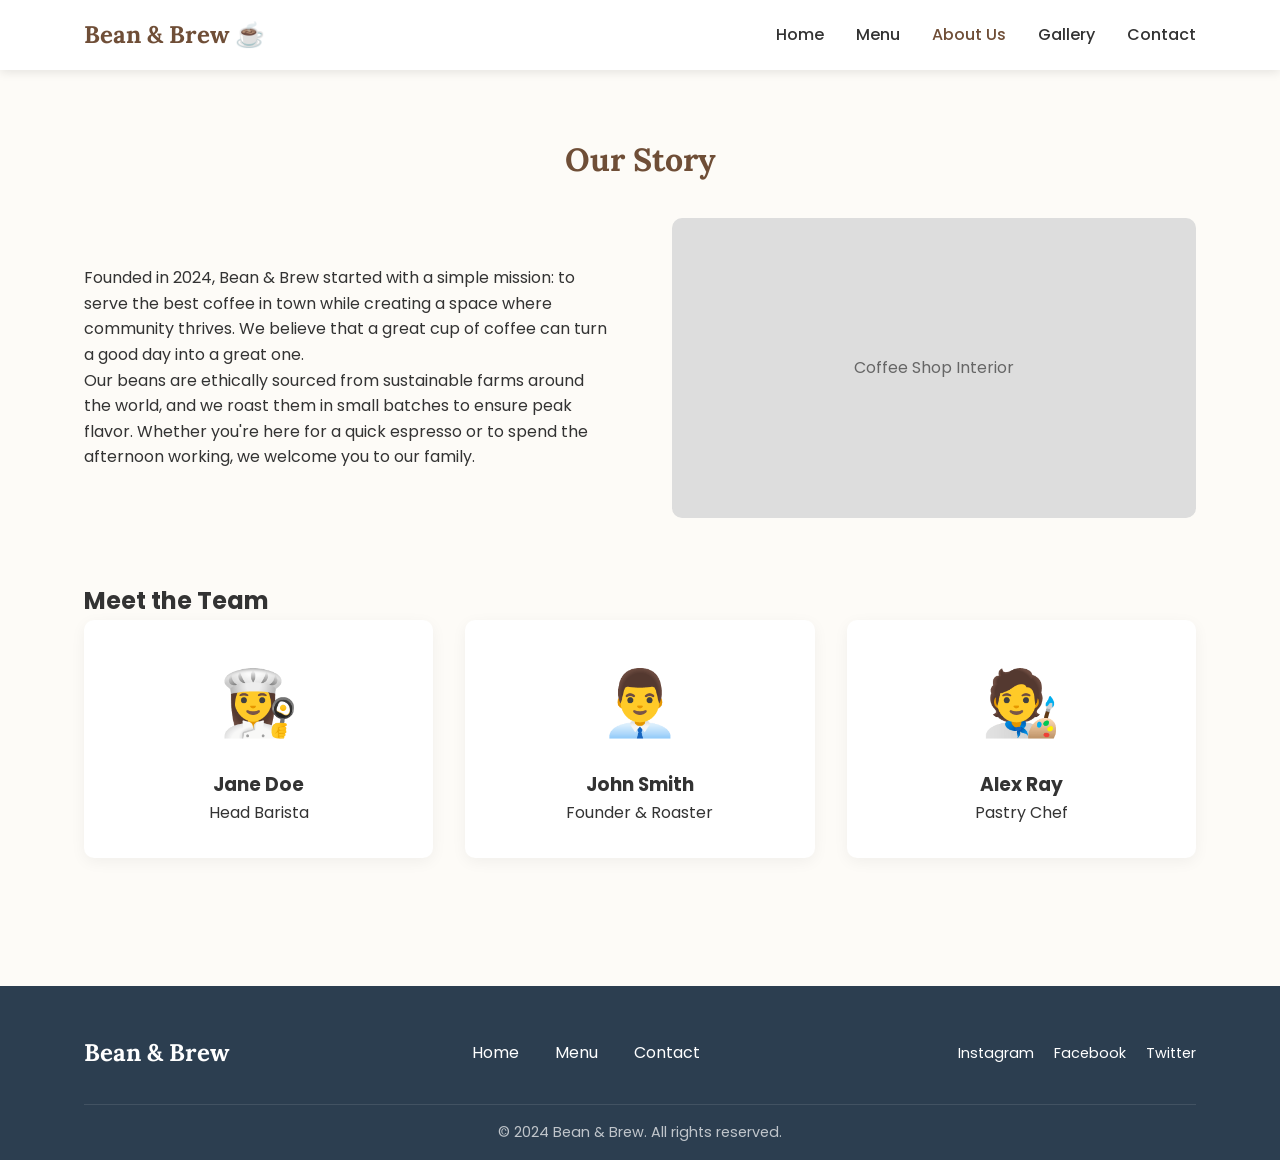
==== about.html @ 42cce545 "Initial commit: Bean & Brew Coffee Shop Website" ====
<!DOCTYPE html>
<html lang="en">
<head>
    <meta charset="UTF-8">
    <meta name="viewport" content="width=device-width, initial-scale=1.0">
    <title>About Us - Bean & Brew</title>
    <meta name="description" content="Learn about the story behind Bean & Brew and meet our passionate team.">
    <link rel="stylesheet" href="css/style.css">
    <link href="https://fonts.googleapis.com/css2?family=Lora:ital,wght@0,400;0,600;1,400&family=Poppins:wght@300;400;600;700&display=swap" rel="stylesheet">
</head>
<body>

    <header class="main-header">
        <div class="container">
            <a href="index.html" class="logo">Bean & Brew ☕</a>
            <nav class="main-nav">
                <ul class="nav-list">
                    <li><a href="index.html">Home</a></li>
                    <li><a href="menu.html">Menu</a></li>
                    <li><a href="about.html" class="active">About Us</a></li>
                    <li><a href="gallery.html">Gallery</a></li>
                    <li><a href="contact.html">Contact</a></li>
                </ul>
                <button class="mobile-menu-toggle" aria-label="Toggle navigation">
                    <span class="bar"></span>
                    <span class="bar"></span>
                    <span class="bar"></span>
                </button>
            </nav>
        </div>
    </header>

    <main class="container page-content">
        <h1>Our Story</h1>
        <section class="about-section">
            <div class="about-text">
                <p>Founded in 2024, Bean & Brew started with a simple mission: to serve the best coffee in town while creating a space where community thrives. We believe that a great cup of coffee can turn a good day into a great one.</p>
                <p>Our beans are ethically sourced from sustainable farms around the world, and we roast them in small batches to ensure peak flavor. Whether you're here for a quick espresso or to spend the afternoon working, we welcome you to our family.</p>
            </div>
            <div class="about-image">
                <!-- Placeholder for an image -->
                <div class="image-placeholder">Coffee Shop Interior</div>
            </div>
        </section>

        <section class="team-section">
            <h2>Meet the Team</h2>
            <div class="team-grid">
                <div class="team-member">
                    <div class="member-photo">👩‍🍳</div>
                    <h3>Jane Doe</h3>
                    <p>Head Barista</p>
                </div>
                <div class="team-member">
                    <div class="member-photo">👨‍💼</div>
                    <h3>John Smith</h3>
                    <p>Founder & Roaster</p>
                </div>
                <div class="team-member">
                    <div class="member-photo">🧑‍🎨</div>
                    <h3>Alex Ray</h3>
                    <p>Pastry Chef</p>
                </div>
            </div>
        </section>
    </main>

    <footer class="main-footer">
        <div class="container">
            <div class="footer-content">
                <div class="footer-logo">Bean & Brew</div>
                <div class="footer-links">
                    <a href="index.html">Home</a>
                    <a href="menu.html">Menu</a>
                    <a href="contact.html">Contact</a>
                </div>
                <div class="social-media">
                    <a href="#">Instagram</a>
                    <a href="#">Facebook</a>
                    <a href="#">Twitter</a>
                </div>
            </div>
            <p class="copyright">&copy; 2024 Bean & Brew. All rights reserved.</p>
        </div>
    </footer>

    <script src="js/script.js"></script>
</body>
</html>
---- css/style.css ----
/* Global Variables */
:root {
    --primary-color: #6F4E37; /* Coffee Brown */
    --secondary-color: #A67B5B; /* Latte */
    --accent-color: #2C3E50; /* Dark Slate */
    --text-color: #333333;
    --bg-color: #FDFBF7; /* Cream */
    --white: #FFFFFF;
    --font-heading: 'Lora', serif;
    --font-body: 'Poppins', sans-serif;
    --transition: all 0.3s ease;
}

/* Reset & Base Styles */
* {
    margin: 0;
    padding: 0;
    box-sizing: border-box;
}

body {
    font-family: var(--font-body);
    background-color: var(--bg-color);
    color: var(--text-color);
    line-height: 1.6;
}

a {
    text-decoration: none;
    color: inherit;
}

ul {
    list-style: none;
}

img {
    max-width: 100%;
    display: block;
}

.container {
    width: 90%;
    max-width: 1200px;
    margin: 0 auto;
    padding: 0 20px;
}

.btn {
    display: inline-block;
    padding: 12px 24px;
    border-radius: 30px;
    font-weight: 600;
    cursor: pointer;
    transition: var(--transition);
}

.btn-primary {
    background-color: var(--primary-color);
    color: var(--white);
    border: 2px solid var(--primary-color);
}

.btn-primary:hover {
    background-color: transparent;
    color: var(--primary-color);
}

/* Header & Navigation */
.main-header {
    background-color: var(--white);
    box-shadow: 0 2px 10px rgba(0,0,0,0.1);
    position: sticky;
    top: 0;
    z-index: 1000;
    padding: 1rem 0;
}

.main-header .container {
    display: flex;
    justify-content: space-between;
    align-items: center;
}

.logo {
    font-family: var(--font-heading);
    font-size: 1.5rem;
    font-weight: 700;
    color: var(--primary-color);
}

.nav-list {
    display: flex;
    gap: 2rem;
}

.nav-list a {
    font-weight: 500;
    transition: var(--transition);
}

.nav-list a:hover,
.nav-list a.active {
    color: var(--primary-color);
}

.mobile-menu-toggle {
    display: none;
    background: none;
    border: none;
    cursor: pointer;
}

.bar {
    display: block;
    width: 25px;
    height: 3px;
    background-color: var(--text-color);
    margin: 5px 0;
    transition: var(--transition);
}

/* Hero Section */
.hero {
    background: linear-gradient(rgba(0,0,0,0.5), rgba(0,0,0,0.5)), url('https://images.unsplash.com/photo-1497935586351-b67a49e012bf?ixlib=rb-1.2.1&auto=format&fit=crop&w=1351&q=80');
    background-size: cover;
    background-position: center;
    height: 80vh;
    display: flex;
    align-items: center;
    justify-content: center;
    text-align: center;
    color: var(--white);
}

.hero h1 {
    font-family: var(--font-heading);
    font-size: 3.5rem;
    margin-bottom: 1rem;
}

.hero p {
    font-size: 1.2rem;
    margin-bottom: 2rem;
}

/* Features Section */
.features {
    padding: 4rem 0;
    background-color: var(--white);
}

.features .container {
    display: grid;
    grid-template-columns: repeat(auto-fit, minmax(250px, 1fr));
    gap: 2rem;
    text-align: center;
}

.feature-card {
    padding: 2rem;
    border-radius: 10px;
    box-shadow: 0 4px 15px rgba(0,0,0,0.05);
    transition: var(--transition);
}

.feature-card:hover {
    transform: translateY(-5px);
}

.icon {
    font-size: 3rem;
    margin-bottom: 1rem;
}

.feature-card h3 {
    margin-bottom: 0.5rem;
    color: var(--primary-color);
}

/* Menu Page */
.page-content {
    padding: 4rem 20px;
}

.page-content h1 {
    font-family: var(--font-heading);
    text-align: center;
    margin-bottom: 2rem;
    color: var(--primary-color);
}

.menu-tabs {
    display: flex;
    justify-content: center;
    gap: 1rem;
    margin-bottom: 3rem;
    flex-wrap: wrap;
}

.tab-btn {
    padding: 10px 20px;
    border: 1px solid var(--primary-color);
    background: transparent;
    color: var(--primary-color);
    border-radius: 25px;
    cursor: pointer;
    transition: var(--transition);
    font-family: var(--font-body);
}

.tab-btn.active,
.tab-btn:hover {
    background-color: var(--primary-color);
    color: var(--white);
}

.menu-grid {
    display: grid;
    grid-template-columns: repeat(auto-fill, minmax(300px, 1fr));
    gap: 2rem;
}

.menu-item {
    background: var(--white);
    padding: 1.5rem;
    border-radius: 8px;
    box-shadow: 0 2px 8px rgba(0,0,0,0.05);
    border-left: 4px solid var(--secondary-color);
}

.menu-item-content h3 {
    display: flex;
    justify-content: space-between;
    margin-bottom: 0.5rem;
    font-size: 1.2rem;
}

.price {
    font-weight: 700;
    color: var(--primary-color);
}

/* About Page */
.about-section {
    display: grid;
    grid-template-columns: 1fr 1fr;
    gap: 4rem;
    align-items: center;
    margin-bottom: 4rem;
}

.image-placeholder {
    width: 100%;
    height: 300px;
    background-color: #ddd;
    display: flex;
    align-items: center;
    justify-content: center;
    color: #666;
    border-radius: 10px;
}

.team-grid {
    display: grid;
    grid-template-columns: repeat(auto-fit, minmax(200px, 1fr));
    gap: 2rem;
    text-align: center;
}

.team-member {
    background: var(--white);
    padding: 2rem;
    border-radius: 10px;
    box-shadow: 0 4px 15px rgba(0,0,0,0.05);
}

.member-photo {
    font-size: 4rem;
    margin-bottom: 1rem;
}

/* Gallery Page */
.gallery-intro {
    text-align: center;
    margin-bottom: 3rem;
    max-width: 600px;
    margin-left: auto;
    margin-right: auto;
}

.gallery-grid {
    display: grid;
    grid-template-columns: repeat(auto-fill, minmax(250px, 1fr));
    gap: 1.5rem;
}

.gallery-placeholder {
    height: 250px;
    background-color: #eee;
    display: flex;
    align-items: center;
    justify-content: center;
    color: #888;
    border-radius: 8px;
    transition: var(--transition);
}

.gallery-placeholder:hover {
    transform: scale(1.02);
    box-shadow: 0 5px 15px rgba(0,0,0,0.1);
}

/* Contact Page */
.contact-container {
    display: grid;
    grid-template-columns: 1fr 2fr;
    gap: 4rem;
}

.contact-info {
    background-color: var(--primary-color);
    color: var(--white);
    padding: 2rem;
    border-radius: 10px;
}

.contact-info h2 {
    margin-bottom: 1.5rem;
    color: var(--white);
}

.contact-info p {
    margin-bottom: 1.5rem;
}

.contact-form-wrapper h2 {
    margin-bottom: 1.5rem;
    color: var(--primary-color);
}

.form-group {
    margin-bottom: 1.5rem;
}

.form-group label {
    display: block;
    margin-bottom: 0.5rem;
    font-weight: 500;
}

.form-group input,
.form-group textarea {
    width: 100%;
    padding: 10px;
    border: 1px solid #ddd;
    border-radius: 5px;
    font-family: var(--font-body);
}

.form-group input:focus,
.form-group textarea:focus {
    outline: none;
    border-color: var(--primary-color);
}

/* Footer */
.main-footer {
    background-color: var(--accent-color);
    color: var(--white);
    padding: 3rem 0 1rem;
    margin-top: 4rem;
}

.footer-content {
    display: flex;
    justify-content: space-between;
    align-items: center;
    margin-bottom: 2rem;
    flex-wrap: wrap;
    gap: 2rem;
}

.footer-logo {
    font-family: var(--font-heading);
    font-size: 1.5rem;
    font-weight: 700;
}

.footer-links a {
    margin: 0 1rem;
    transition: var(--transition);
}

.footer-links a:hover {
    color: var(--secondary-color);
}

.social-media a {
    margin-left: 1rem;
    font-size: 0.9rem;
}

.copyright {
    text-align: center;
    border-top: 1px solid rgba(255,255,255,0.1);
    padding-top: 1rem;
    font-size: 0.9rem;
    color: rgba(255,255,255,0.7);
}

/* Responsive Design */
@media (max-width: 768px) {
    .mobile-menu-toggle {
        display: block;
        z-index: 1001;
    }

    .nav-list {
        position: fixed;
        top: 0;
        right: -100%;
        width: 70%;
        height: 100vh;
        background-color: var(--white);
        flex-direction: column;
        justify-content: center;
        align-items: center;
        transition: var(--transition);
        box-shadow: -2px 0 10px rgba(0,0,0,0.1);
    }

    .nav-list.active {
        right: 0;
    }

    .hero h1 {
        font-size: 2.5rem;
    }

    .about-section,
    .contact-container {
        grid-template-columns: 1fr;
    }
}
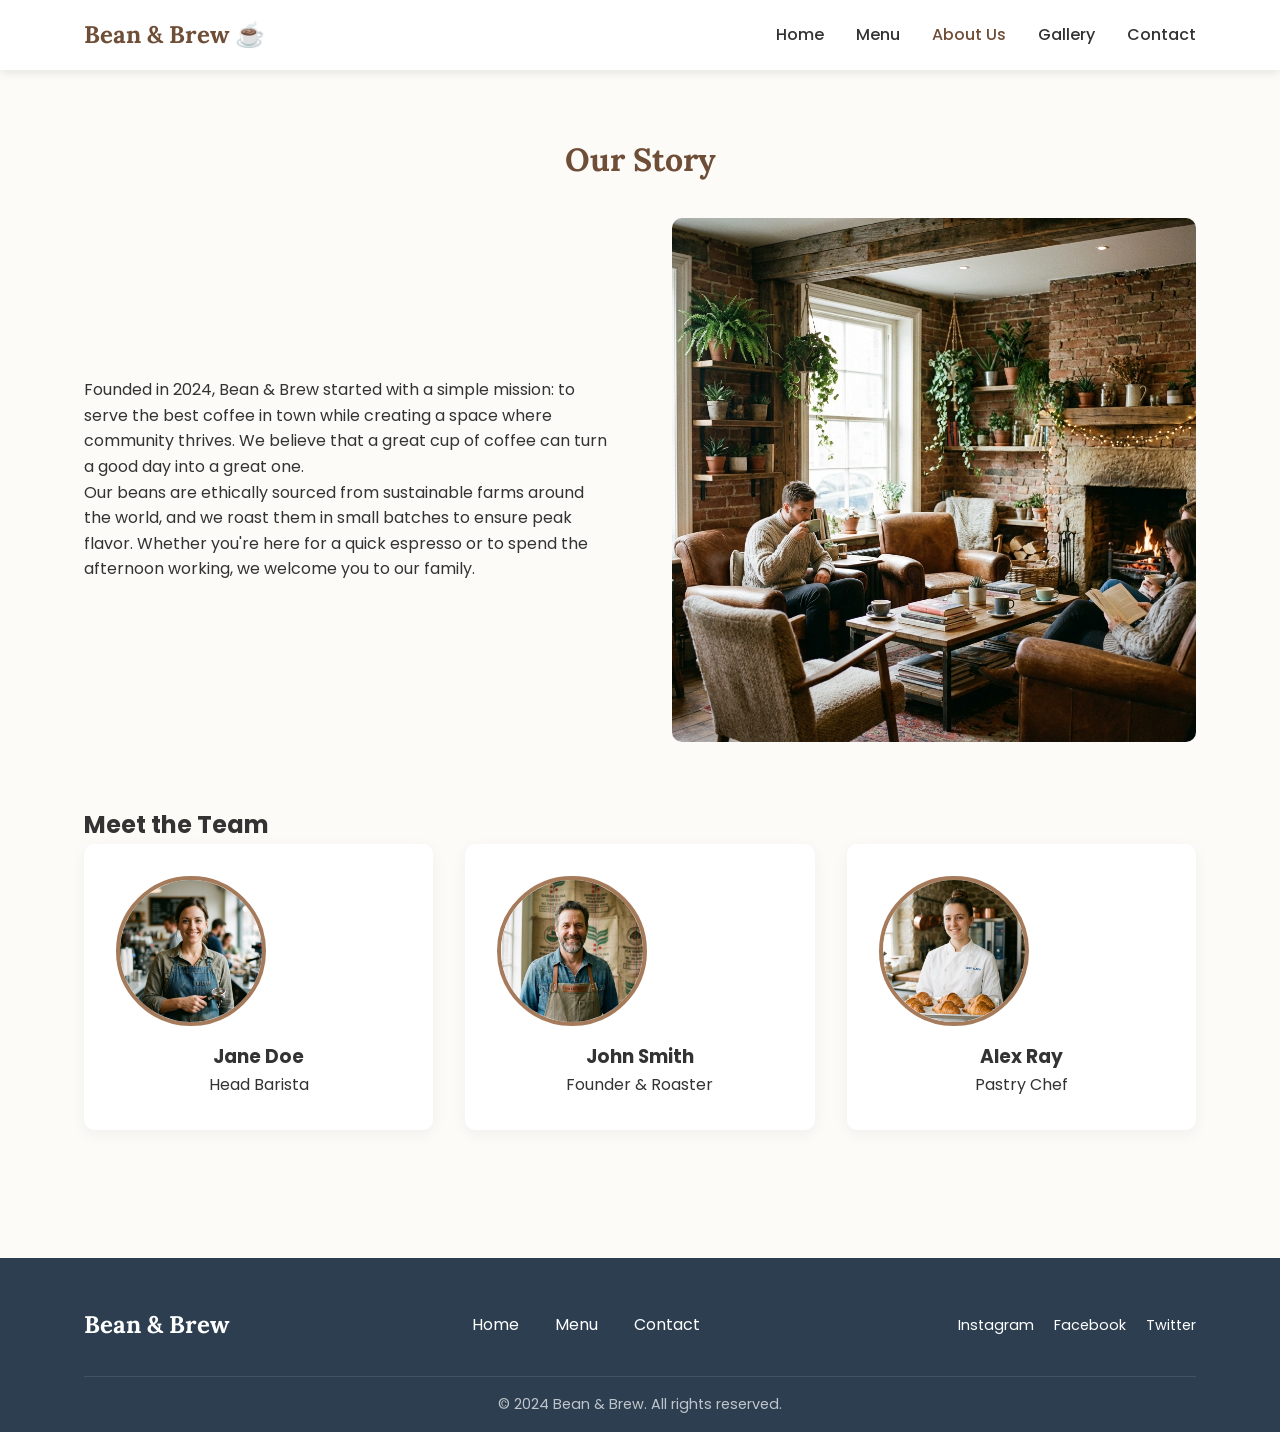
==== commit 765c5526: "Add generated images and update links" ====
--- a/about.html
+++ b/about.html
@@ -38,8 +38,7 @@
                 <p>Our beans are ethically sourced from sustainable farms around the world, and we roast them in small batches to ensure peak flavor. Whether you're here for a quick espresso or to spend the afternoon working, we welcome you to our family.</p>
             </div>
             <div class="about-image">
-                <!-- Placeholder for an image -->
-                <div class="image-placeholder">Coffee Shop Interior</div>
+                <img src="images/about-interior.png" alt="Coffee Shop Interior" style="border-radius: 10px; width: 100%; height: 100%; object-fit: cover;">
             </div>
         </section>
 
@@ -47,17 +46,17 @@
             <h2>Meet the Team</h2>
             <div class="team-grid">
                 <div class="team-member">
-                    <div class="member-photo">👩‍🍳</div>
+                    <img src="images/team-jane.png" alt="Jane Doe" class="member-photo-img">
                     <h3>Jane Doe</h3>
                     <p>Head Barista</p>
                 </div>
                 <div class="team-member">
-                    <div class="member-photo">👨‍💼</div>
+                    <img src="images/team-john.png" alt="John Smith" class="member-photo-img">
                     <h3>John Smith</h3>
                     <p>Founder & Roaster</p>
                 </div>
                 <div class="team-member">
-                    <div class="member-photo">🧑‍🎨</div>
+                    <img src="images/team-alex.png" alt="Alex Ray" class="member-photo-img">
                     <h3>Alex Ray</h3>
                     <p>Pastry Chef</p>
                 </div>
--- a/css/style.css
+++ b/css/style.css
@@ -1,10 +1,14 @@
 /* Global Variables */
 :root {
-    --primary-color: #6F4E37; /* Coffee Brown */
-    --secondary-color: #A67B5B; /* Latte */
-    --accent-color: #2C3E50; /* Dark Slate */
+    --primary-color: #6F4E37;
+    /* Coffee Brown */
+    --secondary-color: #A67B5B;
+    /* Latte */
+    --accent-color: #2C3E50;
+    /* Dark Slate */
     --text-color: #333333;
-    --bg-color: #FDFBF7; /* Cream */
+    --bg-color: #FDFBF7;
+    /* Cream */
     --white: #FFFFFF;
     --font-heading: 'Lora', serif;
     --font-body: 'Poppins', sans-serif;
@@ -69,7 +73,7 @@
 /* Header & Navigation */
 .main-header {
     background-color: var(--white);
-    box-shadow: 0 2px 10px rgba(0,0,0,0.1);
+    box-shadow: 0 2px 10px rgba(0, 0, 0, 0.1);
     position: sticky;
     top: 0;
     z-index: 1000;
@@ -122,7 +126,7 @@
 
 /* Hero Section */
 .hero {
-    background: linear-gradient(rgba(0,0,0,0.5), rgba(0,0,0,0.5)), url('https://images.unsplash.com/photo-1497935586351-b67a49e012bf?ixlib=rb-1.2.1&auto=format&fit=crop&w=1351&q=80');
+    background: linear-gradient(rgba(0, 0, 0, 0.5), rgba(0, 0, 0, 0.5)), url('../images/hero-bg.png');
     background-size: cover;
     background-position: center;
     height: 80vh;
@@ -160,7 +164,7 @@
 .feature-card {
     padding: 2rem;
     border-radius: 10px;
-    box-shadow: 0 4px 15px rgba(0,0,0,0.05);
+    box-shadow: 0 4px 15px rgba(0, 0, 0, 0.05);
     transition: var(--transition);
 }
 
@@ -225,7 +229,7 @@
     background: var(--white);
     padding: 1.5rem;
     border-radius: 8px;
-    box-shadow: 0 2px 8px rgba(0,0,0,0.05);
+    box-shadow: 0 2px 8px rgba(0, 0, 0, 0.05);
     border-left: 4px solid var(--secondary-color);
 }
 
@@ -272,12 +276,16 @@
     background: var(--white);
     padding: 2rem;
     border-radius: 10px;
-    box-shadow: 0 4px 15px rgba(0,0,0,0.05);
-}
-
-.member-photo {
-    font-size: 4rem;
+    box-shadow: 0 4px 15px rgba(0, 0, 0, 0.05);
+}
+
+.member-photo-img {
+    width: 150px;
+    height: 150px;
+    border-radius: 50%;
+    object-fit: cover;
     margin-bottom: 1rem;
+    border: 4px solid var(--secondary-color);
 }
 
 /* Gallery Page */
@@ -295,20 +303,18 @@
     gap: 1.5rem;
 }
 
-.gallery-placeholder {
+.gallery-img {
+    width: 100%;
     height: 250px;
-    background-color: #eee;
-    display: flex;
-    align-items: center;
-    justify-content: center;
-    color: #888;
+    object-fit: cover;
     border-radius: 8px;
     transition: var(--transition);
-}
-
-.gallery-placeholder:hover {
+    display: block;
+}
+
+.gallery-img:hover {
     transform: scale(1.02);
-    box-shadow: 0 5px 15px rgba(0,0,0,0.1);
+    box-shadow: 0 5px 15px rgba(0, 0, 0, 0.1);
 }
 
 /* Contact Page */
@@ -403,10 +409,10 @@
 
 .copyright {
     text-align: center;
-    border-top: 1px solid rgba(255,255,255,0.1);
+    border-top: 1px solid rgba(255, 255, 255, 0.1);
     padding-top: 1rem;
     font-size: 0.9rem;
-    color: rgba(255,255,255,0.7);
+    color: rgba(255, 255, 255, 0.7);
 }
 
 /* Responsive Design */
@@ -427,7 +433,7 @@
         justify-content: center;
         align-items: center;
         transition: var(--transition);
-        box-shadow: -2px 0 10px rgba(0,0,0,0.1);
+        box-shadow: -2px 0 10px rgba(0, 0, 0, 0.1);
     }
 
     .nav-list.active {
@@ -442,4 +448,4 @@
     .contact-container {
         grid-template-columns: 1fr;
     }
-}
+}
